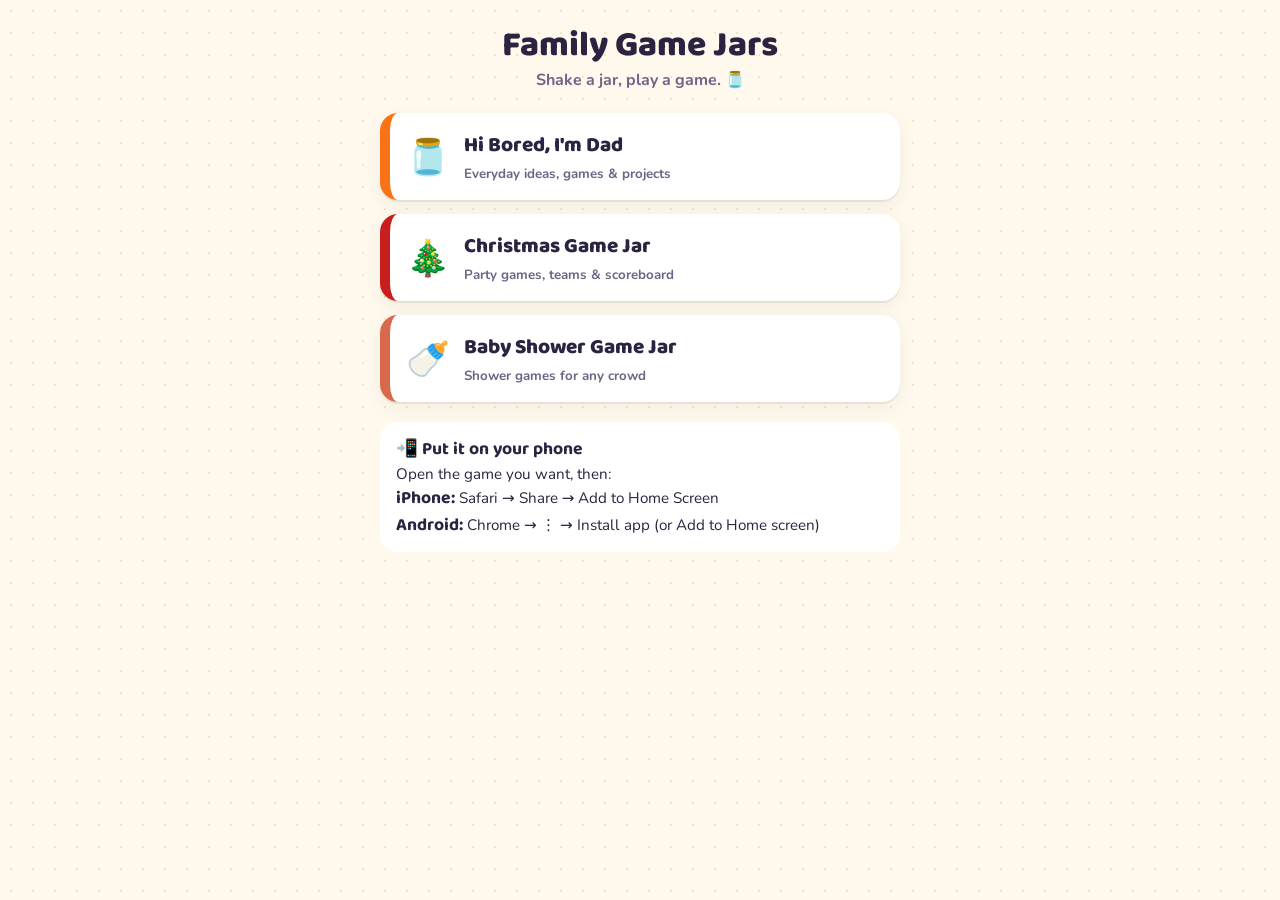
==== index.html @ 3f286503 "Family Game Jars Co-Authored-By: Claude Opus 5.5 <noreply@anthropic.com>" ====
<!DOCTYPE html>
<html lang="en">
<head>
<meta charset="UTF-8">
<meta name="viewport" content="width=device-width, initial-scale=1">
<meta name="theme-color" content="#f97316">
<link rel="icon" href="icon.png">
<title>Family Game Jars</title>
<link href="https://fonts.googleapis.com/css2?family=Baloo+2:wght@800&family=Nunito:wght@600;800&display=swap" rel="stylesheet">
<style>
  body{margin:0;font-family:Nunito,system-ui,sans-serif;background:#fff8ec;color:#2b2340;
    background-image:radial-gradient(#f3e3c7 1.2px,transparent 1.2px);background-size:22px 22px}
  .wrap{max-width:520px;margin:0 auto;padding:28px 16px 40px}
  h1{font:800 2.2rem/1 "Baloo 2",sans-serif;text-align:center;margin:0 0 6px}
  p.sub{text-align:center;color:#6d6585;font-weight:700;margin:0 0 22px}
  a.app{display:flex;align-items:center;gap:14px;background:#fff;border-radius:18px;padding:16px;margin-bottom:14px;text-decoration:none;color:inherit;
    box-shadow:0 2px 0 #00000010,0 6px 20px #0000000d;border-left:10px solid var(--c)}
  a.app span{font-size:2.2rem}
  a.app b{font:800 1.3rem "Baloo 2",sans-serif;display:block}
  a.app small{color:#6d6585;font-weight:700}
  .how{background:#fff;border-radius:18px;padding:14px 16px;margin-top:20px;font-size:.95rem;line-height:1.5}
  .how b{font-family:"Baloo 2",sans-serif;font-size:1.1rem}
</style>
</head>
<body>
<div class="wrap">
  <h1>Family Game Jars</h1>
  <p class="sub">Shake a jar, play a game. 🫙</p>
  <a class="app" href="bored-jar/" style="--c:#f97316"><span>🫙</span><div><b>Hi Bored, I'm Dad</b><small>Everyday ideas, games &amp; projects</small></div></a>
  <a class="app" href="christmas/" style="--c:#c81e1e"><span>🎄</span><div><b>Christmas Game Jar</b><small>Party games, teams &amp; scoreboard</small></div></a>
  <a class="app" href="baby-shower/" style="--c:#d9694c"><span>🍼</span><div><b>Baby Shower Game Jar</b><small>Shower games for any crowd</small></div></a>
  <div class="how"><b>📲 Put it on your phone</b><br>
    Open the game you want, then:<br>
    <b>iPhone:</b> Safari → Share → Add to Home Screen<br>
    <b>Android:</b> Chrome → ⋮ → Install app (or Add to Home screen)</div>
</div>
</body>
</html>
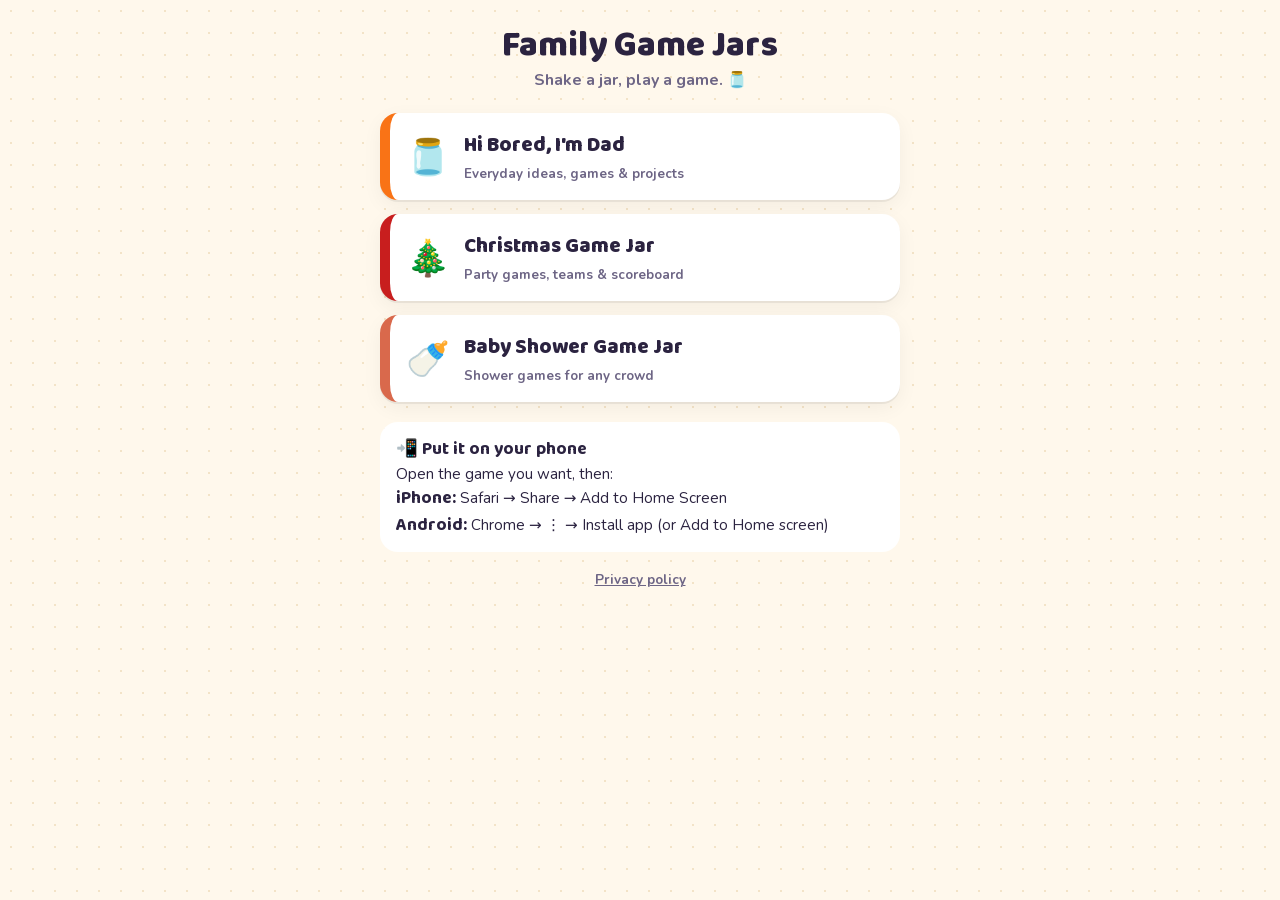
==== commit 4b01c301: "Self-host fonts for offline/privacy; add privacy policy page Co-Authored-By: Claude Opus 5.5 <norepl" ====
--- a/index.html
+++ b/index.html
@@ -6,7 +6,7 @@
 <meta name="theme-color" content="#f97316">
 <link rel="icon" href="icon.png">
 <title>Family Game Jars</title>
-<link href="https://fonts.googleapis.com/css2?family=Baloo+2:wght@800&family=Nunito:wght@600;800&display=swap" rel="stylesheet">
+<link rel="stylesheet" href="fonts/fonts.css">
 <style>
   body{margin:0;font-family:Nunito,system-ui,sans-serif;background:#fff8ec;color:#2b2340;
     background-image:radial-gradient(#f3e3c7 1.2px,transparent 1.2px);background-size:22px 22px}
@@ -20,6 +20,8 @@
   a.app small{color:#6d6585;font-weight:700}
   .how{background:#fff;border-radius:18px;padding:14px 16px;margin-top:20px;font-size:.95rem;line-height:1.5}
   .how b{font-family:"Baloo 2",sans-serif;font-size:1.1rem}
+  .foot{text-align:center;margin-top:18px;font-size:.85rem}
+  .foot a{color:#6d6585;font-weight:700}
 </style>
 </head>
 <body>
@@ -33,6 +35,7 @@
     Open the game you want, then:<br>
     <b>iPhone:</b> Safari → Share → Add to Home Screen<br>
     <b>Android:</b> Chrome → ⋮ → Install app (or Add to Home screen)</div>
+  <p class="foot"><a href="privacy/">Privacy policy</a></p>
 </div>
 </body>
 </html>
--- a/fonts/fonts.css
+++ b/fonts/fonts.css
@@ -0,0 +1,5 @@
+/* Self-hosted Baloo 2 + Nunito (SIL Open Font License, see OFL-*.txt). Latin + Latin Extended only. */
+@font-face{font-family:'Baloo 2';font-style:normal;font-weight:600 800;font-display:swap;src:url(baloo2-latin-ext.woff2) format('woff2');unicode-range:U+0100-02BA, U+02BD-02C5, U+02C7-02CC, U+02CE-02D7, U+02DD-02FF, U+0304, U+0308, U+0329, U+1D00-1DBF, U+1E00-1E9F, U+1EF2-1EFF, U+2020, U+20A0-20AB, U+20AD-20C4, U+2113, U+2C60-2C7F, U+A720-A7FF}
+@font-face{font-family:'Baloo 2';font-style:normal;font-weight:600 800;font-display:swap;src:url(baloo2-latin.woff2) format('woff2');unicode-range:U+0000-00FF, U+0131, U+0152-0153, U+02BB-02BC, U+02C6, U+02DA, U+02DC, U+0304, U+0308, U+0329, U+2000-206F, U+20AC, U+2122, U+2191, U+2193, U+2212, U+2215, U+FEFF, U+FFFD}
+@font-face{font-family:'Nunito';font-style:normal;font-weight:400 800;font-display:swap;src:url(nunito-latin-ext.woff2) format('woff2');unicode-range:U+0100-02BA, U+02BD-02C5, U+02C7-02CC, U+02CE-02D7, U+02DD-02FF, U+0304, U+0308, U+0329, U+1D00-1DBF, U+1E00-1E9F, U+1EF2-1EFF, U+2020, U+20A0-20AB, U+20AD-20C4, U+2113, U+2C60-2C7F, U+A720-A7FF}
+@font-face{font-family:'Nunito';font-style:normal;font-weight:400 800;font-display:swap;src:url(nunito-latin.woff2) format('woff2');unicode-range:U+0000-00FF, U+0131, U+0152-0153, U+02BB-02BC, U+02C6, U+02DA, U+02DC, U+0304, U+0308, U+0329, U+2000-206F, U+20AC, U+2122, U+2191, U+2193, U+2212, U+2215, U+FEFF, U+FFFD}
